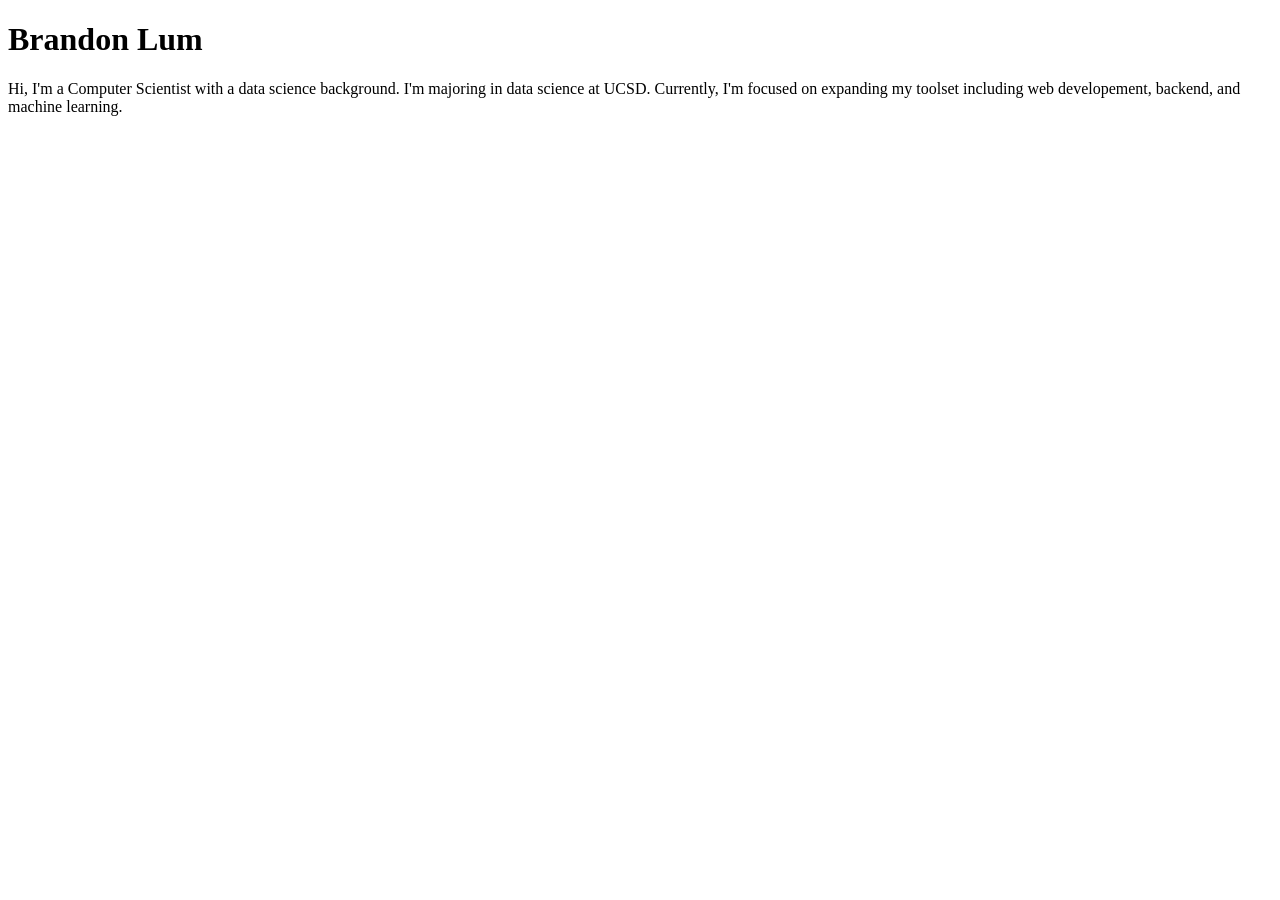
==== index.html @ 597f6a5c "added index.html" ====
<!DOCTYPE html>
<html lang="en">
<head>
   <meta charset="UTF-8">
   <meta name="viewport" content="width=device-width, initial-scale=1.0">
   <title>Brandon_Lum: Personal site and portfolio</title>
</head>
<body>
   <h1>Brandon Lum</h1>

   <p>Hi, I'm a Computer Scientist with a data science background. I'm majoring in data science at UCSD. Currently, I'm focused on expanding my toolset including web developement, backend, and machine learning.</p>
   
</body>
</html>
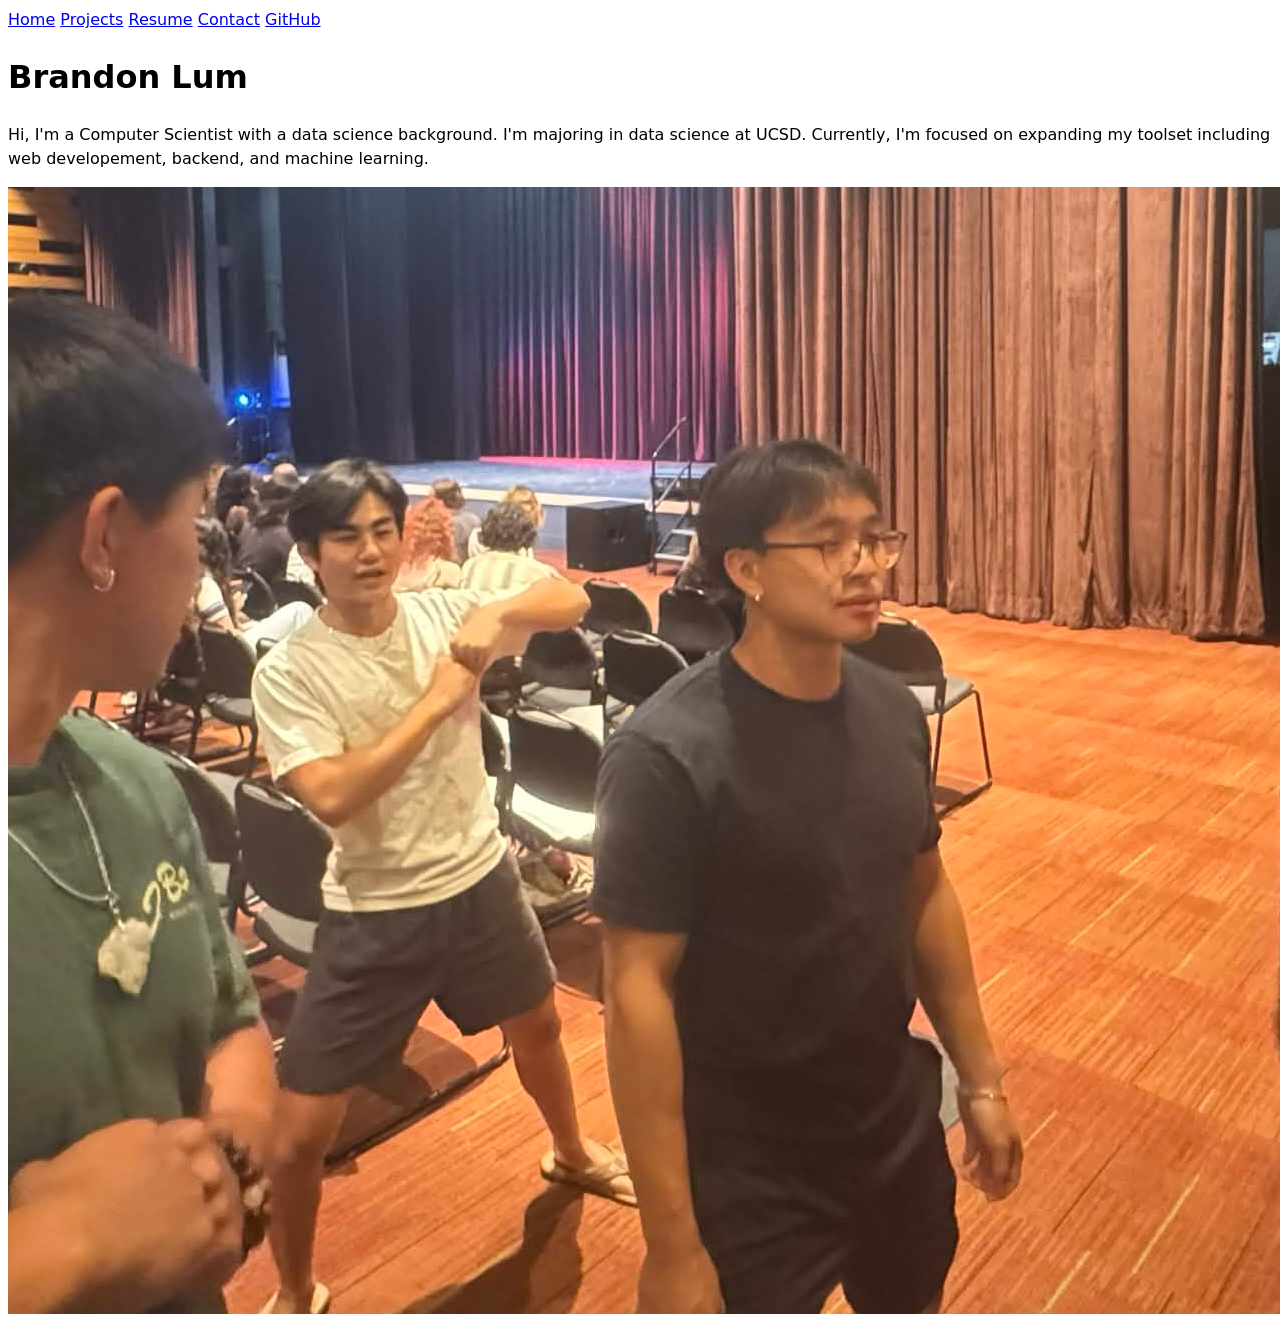
==== commit ff8159e4: "a lot of stuff" ====
--- a/index.html
+++ b/index.html
@@ -4,11 +4,21 @@
    <meta charset="UTF-8">
    <meta name="viewport" content="width=device-width, initial-scale=1.0">
    <title>Brandon_Lum: Personal site and portfolio</title>
+   <link rel="stylesheet" href="style.css">
 </head>
 <body>
+
+   <nav>
+      <a href="/">Home</a>
+      <a href="/projects/">Projects</a>
+      <a href="/resume/">Resume</a>
+      <a href="/contact/">Contact</a>
+      <a href="https://github.com/b-lum" target="_blank">GitHub</a>
+   </nav>
    <h1>Brandon Lum</h1>
 
    <p>Hi, I'm a Computer Scientist with a data science background. I'm majoring in data science at UCSD. Currently, I'm focused on expanding my toolset including web developement, backend, and machine learning.</p>
    
+   <img src="images/me.jpg" alt="Me in a room staring off into the distance">
 </body>
 </html>
--- a/style.css
+++ b/style.css
@@ -0,0 +1,6 @@
+body {
+  /* Set line height to 1.5 times the font size
+	   and use the OS’s UI font as the website font
+	 */
+  font: 100%/1.5 system-ui;
+}
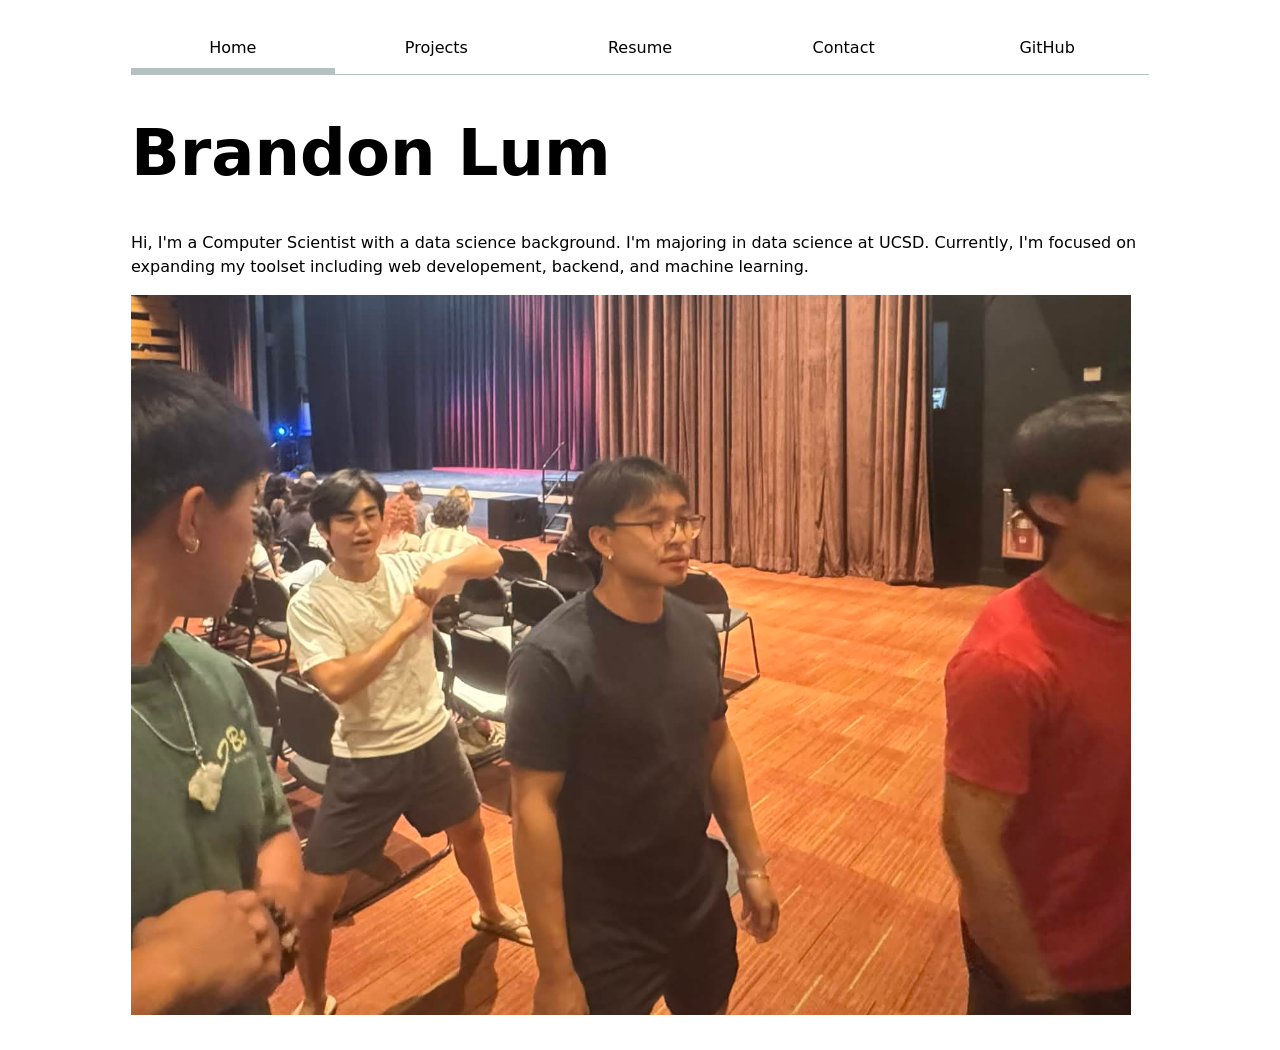
==== commit 5e9704b7: "lab2" ====
--- a/index.html
+++ b/index.html
@@ -9,16 +9,16 @@
 <body>
 
    <nav>
-      <a href="/">Home</a>
-      <a href="/projects/">Projects</a>
-      <a href="/resume/">Resume</a>
-      <a href="/contact/">Contact</a>
+      <a href="./" class="current">Home</a>
+      <a href="./projects/">Projects</a>
+      <a href="./resume/">Resume</a>
+      <a href="./contact/">Contact</a>
       <a href="https://github.com/b-lum" target="_blank">GitHub</a>
    </nav>
    <h1>Brandon Lum</h1>
 
    <p>Hi, I'm a Computer Scientist with a data science background. I'm majoring in data science at UCSD. Currently, I'm focused on expanding my toolset including web developement, backend, and machine learning.</p>
    
-   <img src="images/me.jpg" alt="Me in a room staring off into the distance">
+   <img src="images/me.jpg" alt="Me in a room staring off into the distance" style="width: 1000px; height: auto;">
 </body>
 </html>
--- a/style.css
+++ b/style.css
@@ -1,6 +1,135 @@
+:root {
+  --color-accent: oklch(65% 0.15 250);
+}
+
 body {
-  /* Set line height to 1.5 times the font size
-	   and use the OS’s UI font as the website font
-	 */
   font: 100%/1.5 system-ui;
+  max-width: 100ch;
+  margin-inline: auto;
+  padding: 20px;
+  accent-color: var(--color-accent)
+}
+
+nav {
+  display: flex;
+  margin-bottom: 20px;
+  border-bottom-style: solid;
+  border-bottom-width: 1px;
+  border-bottom-color: oklch(80% 3% 200); 
+}
+nav ul,
+nav li {
+  display: contents;
+  margin: 0;
+  padding: 0;
+  list-style: none;
+}
+
+nav a {
+  display: flex;
+  flex: 1;
+  text-decoration: none;
+  color: inherit;
+  justify-content: center;
+  transition: border-color 0.2s ease; /* thought this would be cool */
+  padding: 0.5em;
+
+}
+
+nav a.current {
+  border-bottom: 0.4em solid oklch(80% 3% 200);
+}
+
+nav a:hover {
+  border-bottom: 0.4em solid var(--color-accent);
+  background-color: oklch(from var(--color-accent) 95% 5% h);
+}
+/*
+input {
+  font: inherit;
+  display: block;
+  margin-block: 1rem;
+  width: 100%;
+  box-sizing: border-box;
+}
+
+textarea {
+  font: inherit;
+  display: block;
+  margin-block: 1rem;
+  width: 100%;
+  box-sizing: border-box;
+
+}
+
+button {
+  font: inherit;
+  display: block;
+  margin-block: 1rem;
+  width: 100%;
+  box-sizing: border-box;
+}
+*/
+
+form {
+  display: grid;
+  grid-template-columns: auto 1fr;
+  gap: 1em;
+}
+
+label {
+  display: grid;
+  grid-template-columns: subgrid;
+  grid-column: 1 / -1;
+
+}
+
+.projects {
+  display: grid;
+  grid-template-columns: repeat(auto-fill, minmax(15em, 1fr));
+  gap: 1em;
+
+}
+
+article {
+  grid-template-rows: subgrid;
+  grid-row: span 3;
+}
+
+h1 {
+  font-size: 4em;
+}
+
+h2 {
+  margin: 0;
+}
+
+h1, h2, h3, h4, h5, h6 {
+  line-height: 1.1;
+  text-wrap: balance;
+}
+
+.resume {
+  max-width: 100ch;
+  margin-inline: auto;
+  padding: 0 2rem;
+}
+
+.resume h1 {
+  font-size: 2.5rem;
+  margin-bottom: 0.5rem;
+}
+
+.resume h2 {
+  font-size: 1.75rem;
+  margin-top: 2rem;
+  margin-bottom: 1rem;
+  border-bottom: 2px solid oklch(80% 3% 200);
+  padding-bottom: 0.25rem;
+}
+
+.resume h3 {
+  font-size: 1.15rem; 
+  margin-top: 1rem;
+  margin-bottom: 0.25rem;
 }
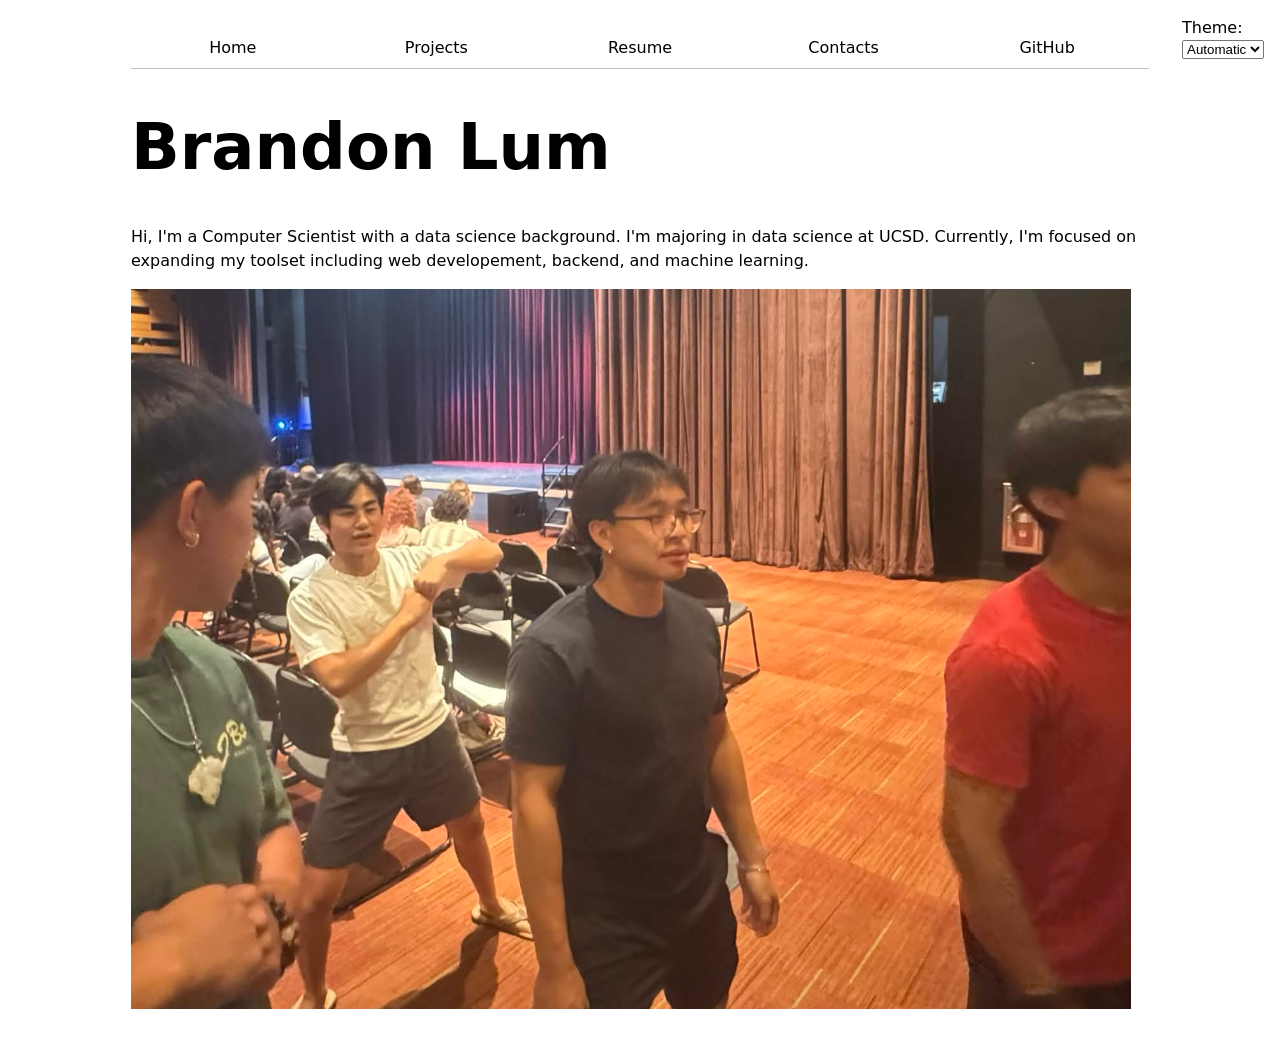
==== commit 290c568e: "lab3 submission" ====
--- a/index.html
+++ b/index.html
@@ -5,16 +5,18 @@
    <meta name="viewport" content="width=device-width, initial-scale=1.0">
    <title>Brandon_Lum: Personal site and portfolio</title>
    <link rel="stylesheet" href="style.css">
+   <script type="module" src="global.js"></script>
 </head>
 <body>
-
+   <!--
    <nav>
-      <a href="./" class="current">Home</a>
+      <a href="./">Home</a>
       <a href="./projects/">Projects</a>
       <a href="./resume/">Resume</a>
       <a href="./contact/">Contact</a>
       <a href="https://github.com/b-lum" target="_blank">GitHub</a>
    </nav>
+   -->
    <h1>Brandon Lum</h1>
 
    <p>Hi, I'm a Computer Scientist with a data science background. I'm majoring in data science at UCSD. Currently, I'm focused on expanding my toolset including web developement, backend, and machine learning.</p>
--- a/style.css
+++ b/style.css
@@ -1,5 +1,15 @@
 :root {
-  --color-accent: oklch(65% 0.15 250);
+  --color-accent: rgb(58, 147, 230);
+  color-scheme: light dark;
+}
+
+.color-scheme {
+  position: absolute;
+  right: 1rem;
+  top: 1rem;
+  font-size: 80%;
+  font: inherit;
+
 }
 
 body {
@@ -11,11 +21,12 @@
 }
 
 nav {
+  --border-color: oklch(50% 10% 200 / 40%);
   display: flex;
   margin-bottom: 20px;
   border-bottom-style: solid;
   border-bottom-width: 1px;
-  border-bottom-color: oklch(80% 3% 200); 
+  border-bottom-color: var(--border-color); 
 }
 nav ul,
 nav li {
@@ -38,11 +49,14 @@
 
 nav a.current {
   border-bottom: 0.4em solid oklch(80% 3% 200);
+
 }
 
 nav a:hover {
   border-bottom: 0.4em solid var(--color-accent);
-  background-color: oklch(from var(--color-accent) 95% 5% h);
+  background-color: color-mix(in oklch, var(--color-accent), canvas 85%);
+  padding: 0.5em;
+
 }
 /*
 input {
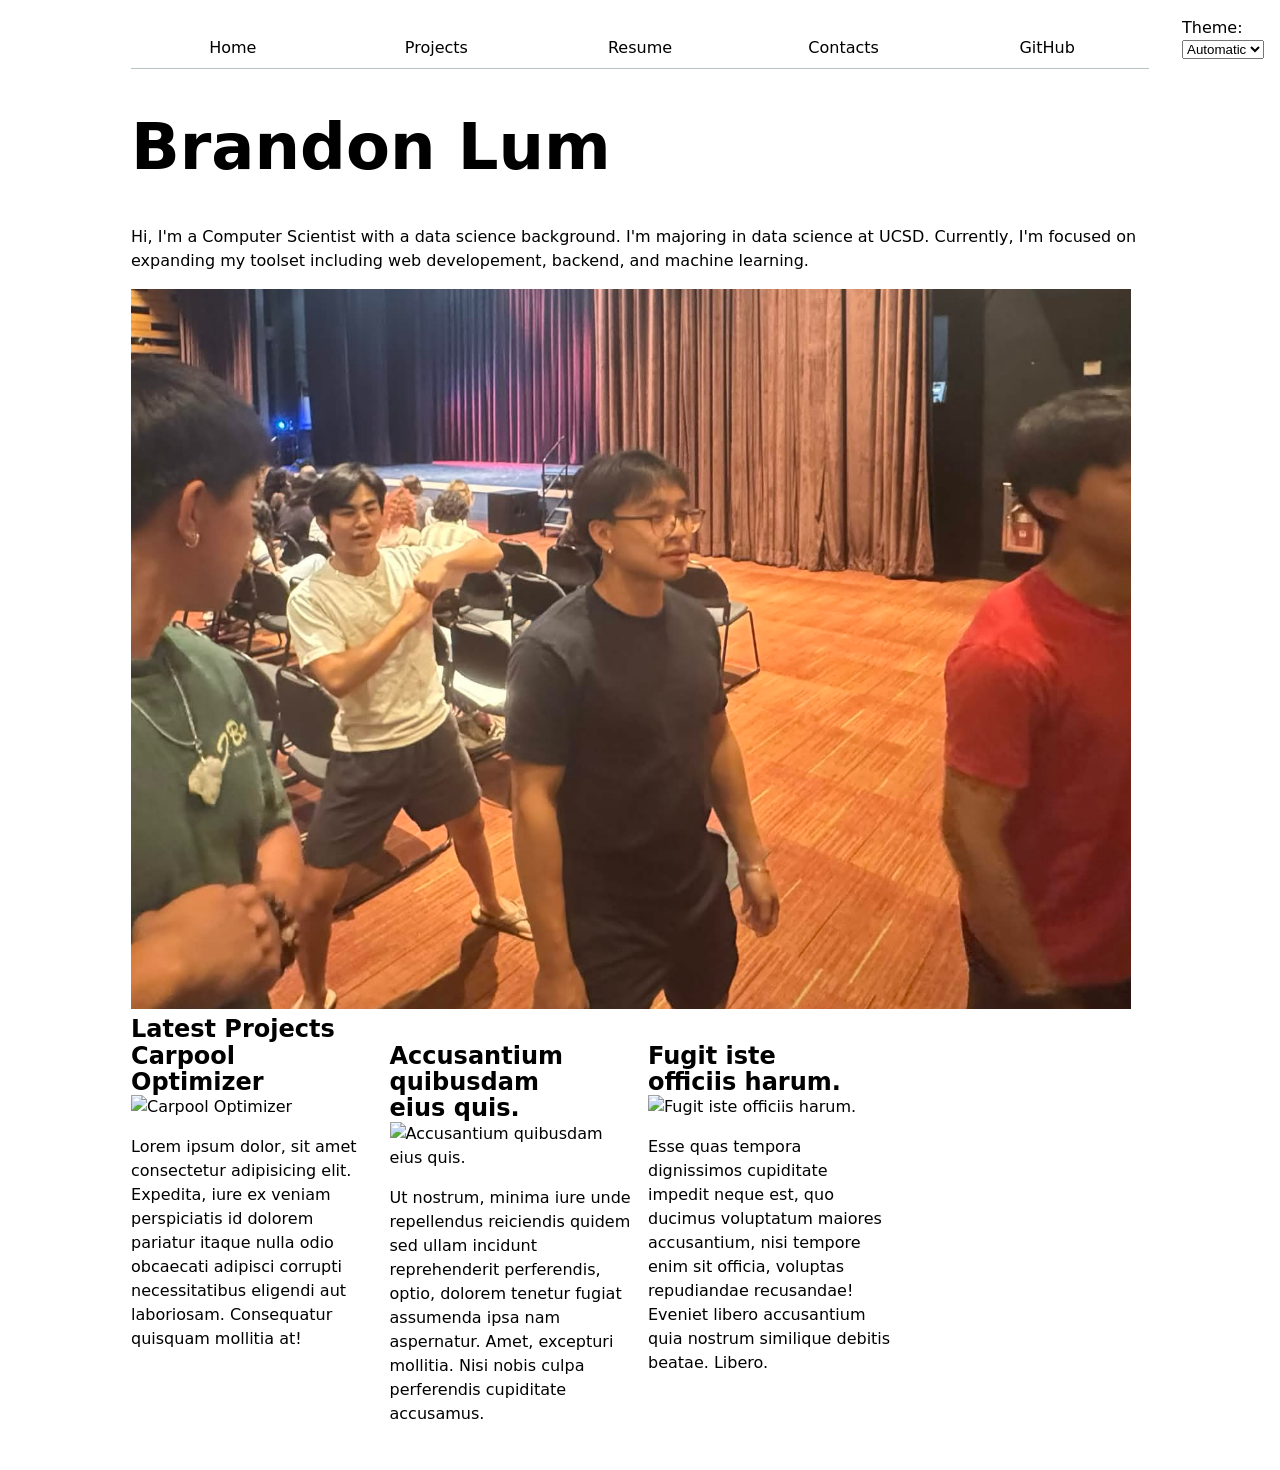
==== commit b85579df: "lab4 submission" ====
--- a/index.html
+++ b/index.html
@@ -6,6 +6,7 @@
    <title>Brandon_Lum: Personal site and portfolio</title>
    <link rel="stylesheet" href="style.css">
    <script type="module" src="global.js"></script>
+   <script src="index.js" type="module" defer></script>
 </head>
 <body>
    <!--
@@ -22,5 +23,12 @@
    <p>Hi, I'm a Computer Scientist with a data science background. I'm majoring in data science at UCSD. Currently, I'm focused on expanding my toolset including web developement, backend, and machine learning.</p>
    
    <img src="images/me.jpg" alt="Me in a room staring off into the distance" style="width: 1000px; height: auto;">
+
+   <h2>Latest Projects</h2>
+   <div class="projects">
+   </div>
+
+   <div id="profile-stats"></div>
+</div>   
 </body>
 </html>
--- a/style.css
+++ b/style.css
@@ -146,4 +146,18 @@
   font-size: 1.15rem; 
   margin-top: 1rem;
   margin-bottom: 0.25rem;
+}
+
+#profile-stats dl{
+  display: grid;
+  grid-template-columns: repeat(4, 1fr);
+}
+
+#profile-stats dt {
+  grid-row: 1;
+  font-weight: bold;
+}
+
+#profile-stats dd {
+  grid-row: 2;
 }
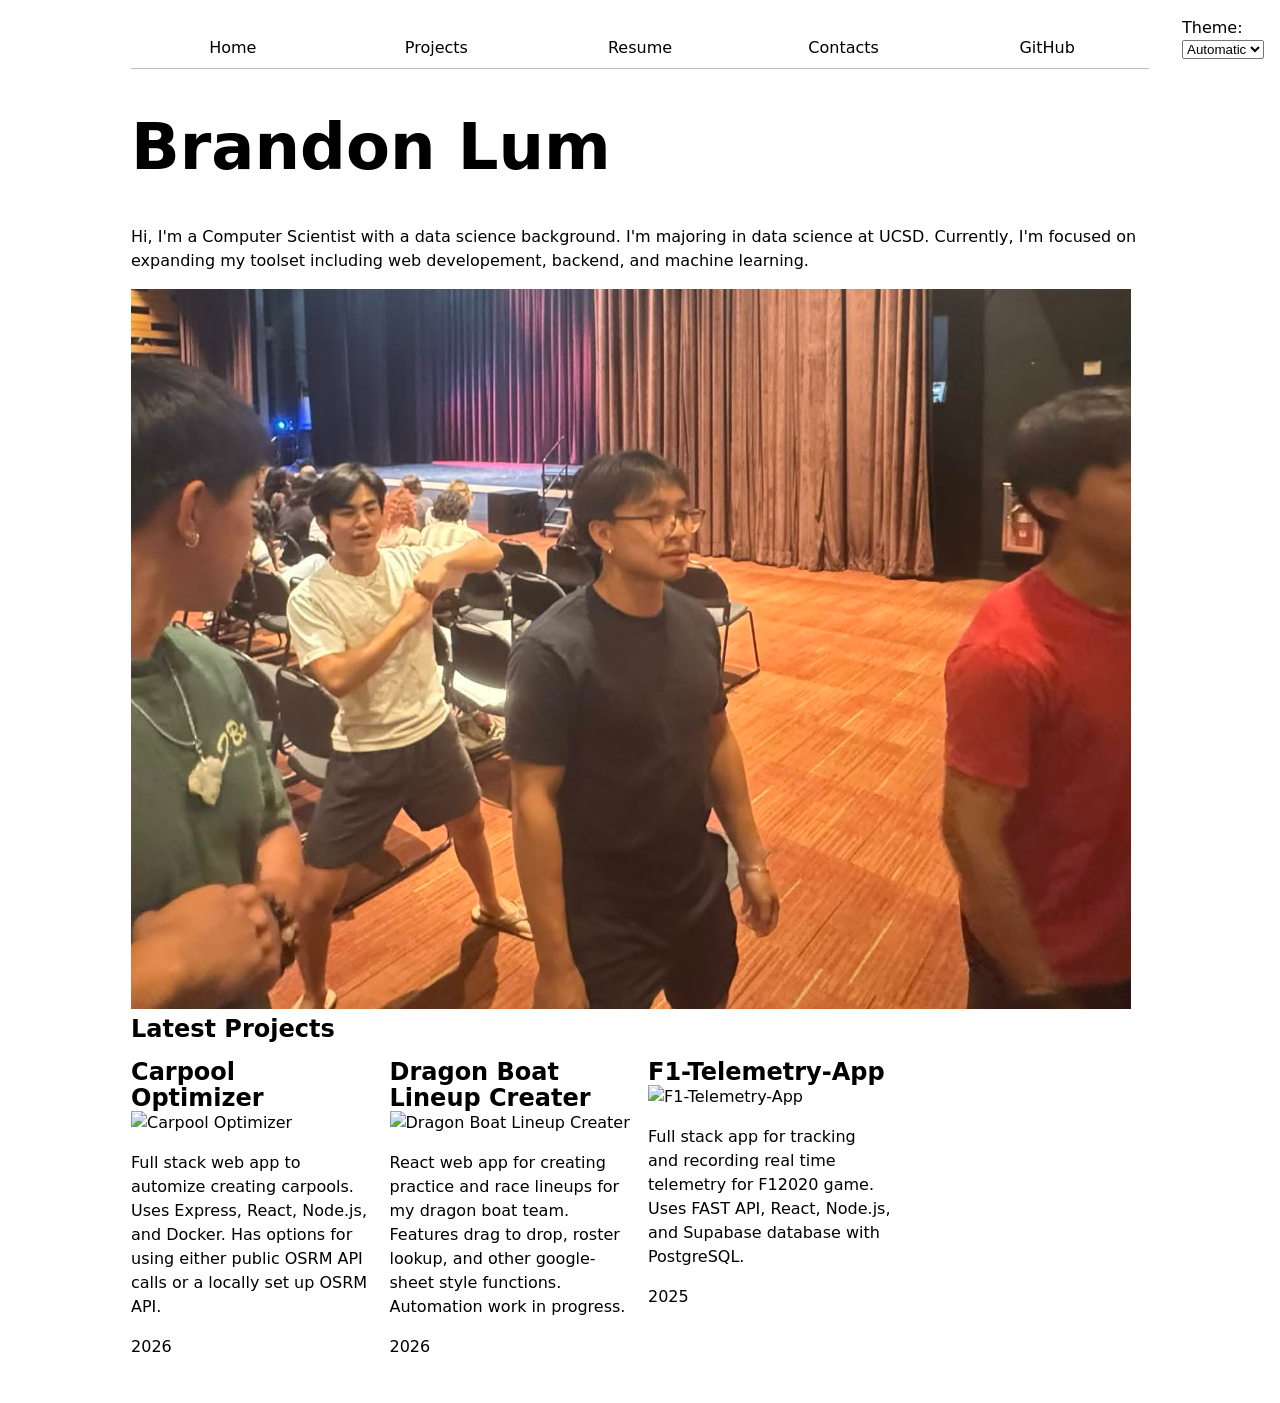
==== commit fb86fc43: "lab5 submission" ====
--- a/index.html
+++ b/index.html
@@ -7,6 +7,7 @@
    <link rel="stylesheet" href="style.css">
    <script type="module" src="global.js"></script>
    <script src="index.js" type="module" defer></script>
+   <script src="https://d3js.org/d3.v7.min.js"></script>
 </head>
 <body>
    <!--
--- a/style.css
+++ b/style.css
@@ -102,6 +102,7 @@
   display: grid;
   grid-template-columns: repeat(auto-fill, minmax(15em, 1fr));
   gap: 1em;
+  padding-top: 1em;
 
 }
 
@@ -160,4 +161,57 @@
 
 #profile-stats dd {
   grid-row: 2;
-}+}
+
+#projects-pie-plot {
+  max-width: 20em;
+  margin-block: 2em;
+
+  overflow: visible;
+}
+
+.swatch {
+  display: inline-block;
+  width: 12px;
+  height: 12px;
+  aspect-ratio: 1 / 1;
+  background: var(--color);
+  border-radius: 3px; /* or 50% for circle */
+  margin-right: 6px;
+}
+
+.legend {
+  display: grid;
+  flex: 1;
+  grid-template-columns: repeat(auto-fill, minmax(9em, 1fr));
+  gap: 1rem;
+  padding: 1em;
+  list-style: none;
+  margin: 1px;
+  border: 1px solid var(--color-accent);
+}
+
+.container {
+  display: flex;
+  gap: 2rem;
+  align-items: center;
+}
+
+path {
+  fill: var(--color);
+  transition: 300ms;
+  cursor: pointer;
+}
+
+svg:has(path:hover) path:not(:hover) {
+  opacity: 0.5;
+}
+
+.selected {
+  --color: oklch(60% 45% 0) !important;
+}
+
+.selected:is(path) {
+  fill: var(--color);
+}
+
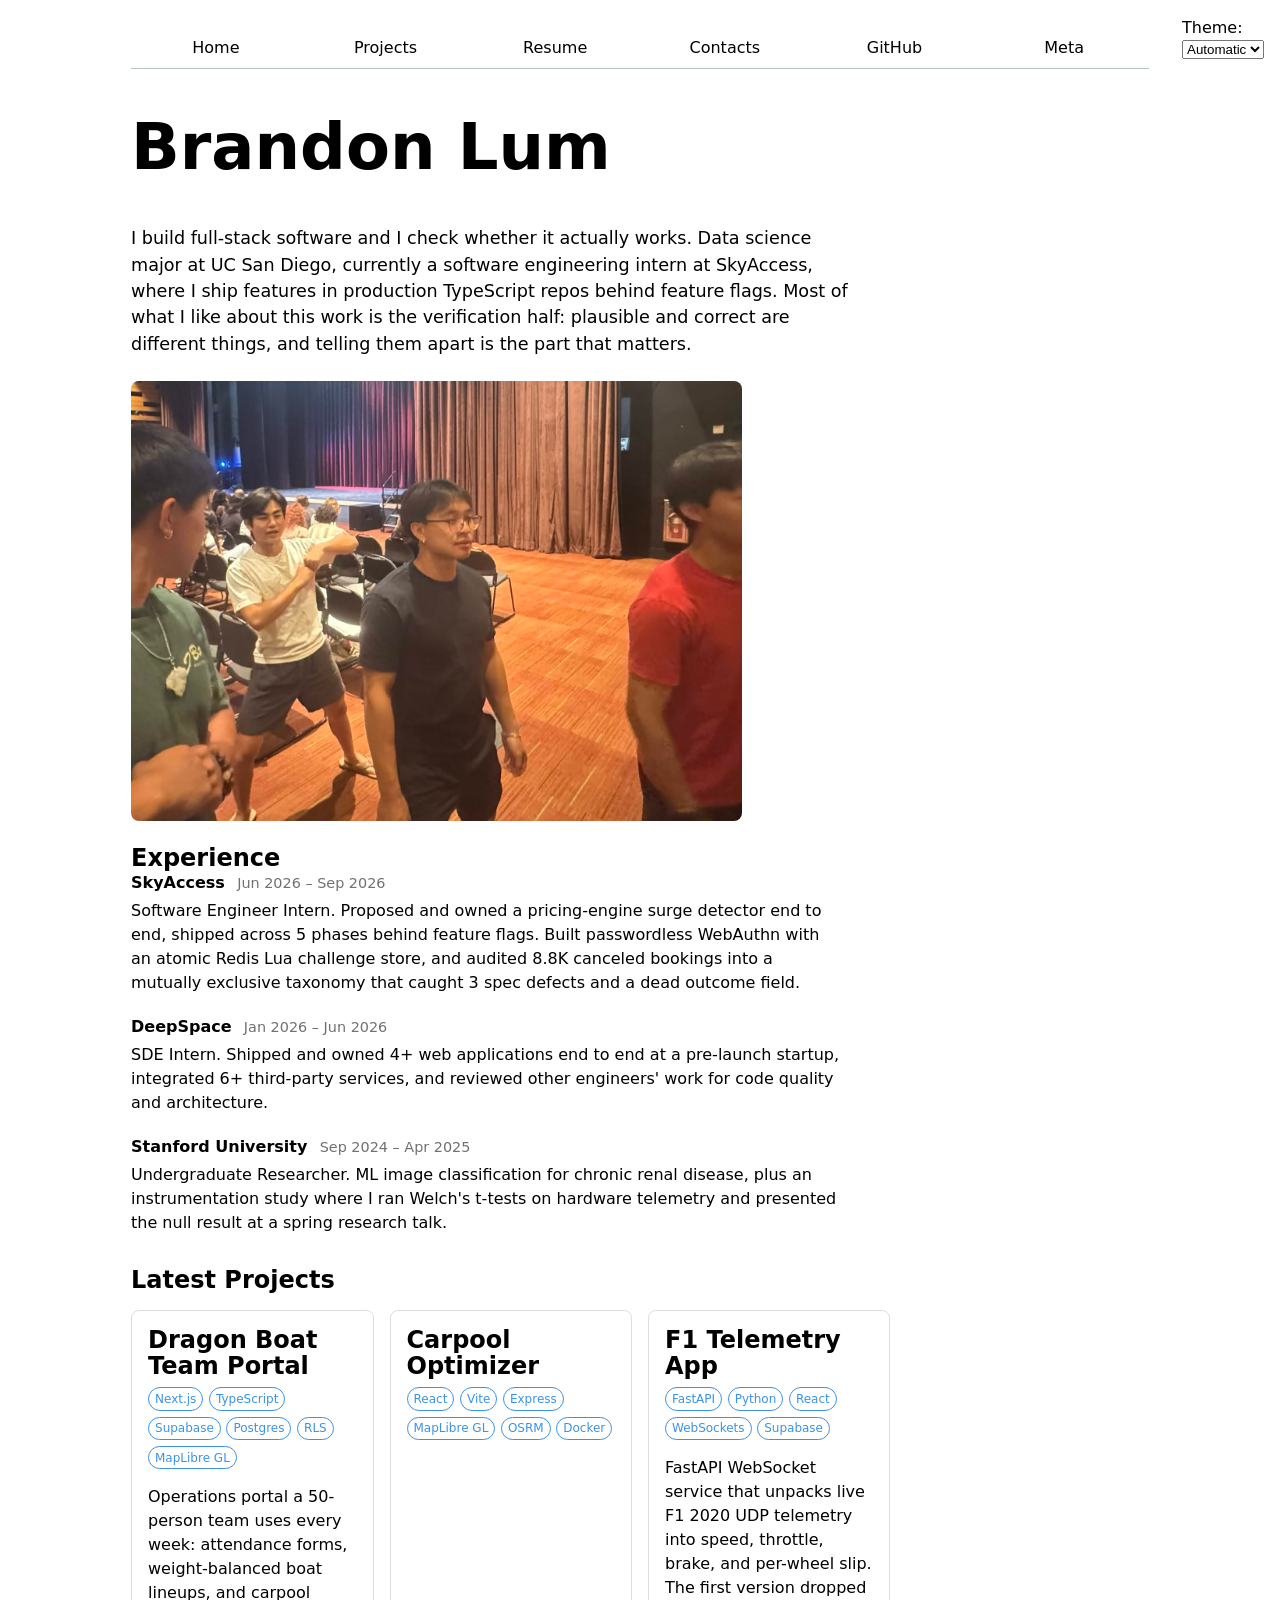
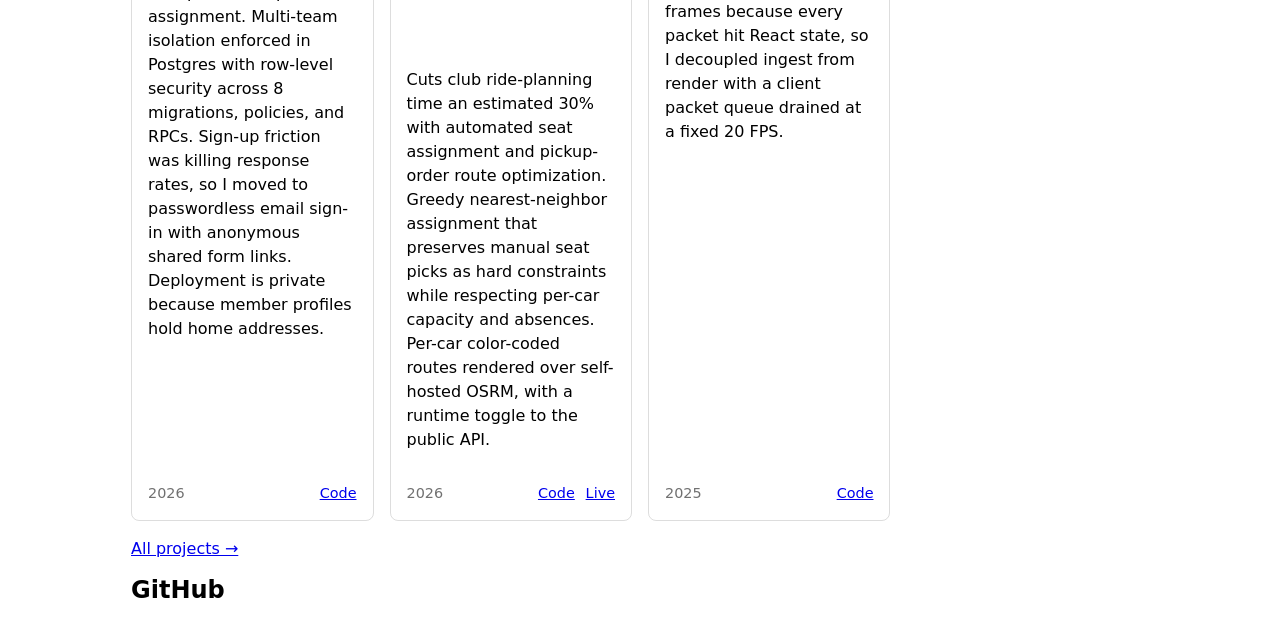
==== commit bcfba0bd: "Update portfolio: new resume, real project data, experience section - Replace resume PDF; fix stale " ====
--- a/index.html
+++ b/index.html
@@ -3,33 +3,54 @@
 <head>
    <meta charset="UTF-8">
    <meta name="viewport" content="width=device-width, initial-scale=1.0">
-   <title>Brandon_Lum: Personal site and portfolio</title>
+   <title>Brandon Lum: Personal site and portfolio</title>
    <link rel="stylesheet" href="style.css">
    <script type="module" src="global.js"></script>
    <script src="index.js" type="module" defer></script>
-   <script src="https://d3js.org/d3.v7.min.js"></script>
 </head>
 <body>
-   <!--
-   <nav>
-      <a href="./">Home</a>
-      <a href="./projects/">Projects</a>
-      <a href="./resume/">Resume</a>
-      <a href="./contact/">Contact</a>
-      <a href="https://github.com/b-lum" target="_blank">GitHub</a>
-   </nav>
-   -->
    <h1>Brandon Lum</h1>
 
-   <p>Hi, I'm a Computer Scientist with a data science background. I'm majoring in data science at UCSD. Currently, I'm focused on expanding my toolset including web developement, backend, and machine learning.</p>
-   
-   <img src="images/me.jpg" alt="Me in a room staring off into the distance" style="width: 1000px; height: auto;">
+   <p class="lede">
+      I build full-stack software and I check whether it actually works. Data science
+      major at UC San Diego, currently a software engineering intern at SkyAccess,
+      where I ship features in production TypeScript repos behind feature flags.
+      Most of what I like about this work is the verification half: plausible and
+      correct are different things, and telling them apart is the part that matters.
+   </p>
+
+   <img class="portrait" src="images/me.jpg" alt="Brandon Lum">
+
+   <h2>Experience</h2>
+   <ul class="experience">
+      <li>
+         <strong>SkyAccess</strong> <span class="when">Jun 2026 &ndash; Sep 2026</span>
+         <p>Software Engineer Intern. Proposed and owned a pricing-engine surge detector
+            end to end, shipped across 5 phases behind feature flags. Built passwordless
+            WebAuthn with an atomic Redis Lua challenge store, and audited 8.8K canceled
+            bookings into a mutually exclusive taxonomy that caught 3 spec defects and a
+            dead outcome field.</p>
+      </li>
+      <li>
+         <strong>DeepSpace</strong> <span class="when">Jan 2026 &ndash; Jun 2026</span>
+         <p>SDE Intern. Shipped and owned 4+ web applications end to end at a pre-launch
+            startup, integrated 6+ third-party services, and reviewed other engineers' work
+            for code quality and architecture.</p>
+      </li>
+      <li>
+         <strong>Stanford University</strong> <span class="when">Sep 2024 &ndash; Apr 2025</span>
+         <p>Undergraduate Researcher. ML image classification for chronic renal disease, plus
+            an instrumentation study where I ran Welch's t-tests on hardware telemetry and
+            presented the null result at a spring research talk.</p>
+      </li>
+   </ul>
 
    <h2>Latest Projects</h2>
    <div class="projects">
    </div>
+   <p><a href="./projects/">All projects &rarr;</a></p>
 
+   <h2>GitHub</h2>
    <div id="profile-stats"></div>
-</div>   
 </body>
-</html>+</html>
--- a/style.css
+++ b/style.css
@@ -104,11 +104,6 @@
   gap: 1em;
   padding-top: 1em;
 
-}
-
-article {
-  grid-template-rows: subgrid;
-  grid-row: span 3;
 }
 
 h1 {
@@ -215,3 +210,307 @@
   fill: var(--color);
 }
 
+.gridlines {
+  opacity: 0.2;
+}
+
+dl.info {
+  display: grid;
+  grid-template-columns: auto 1fr;
+  gap: 0.25em 1em;
+  margin: 0;
+  transition-duration: 500ms;
+  transition-property: opacity, visibility;
+}
+
+dl.info[hidden]:not(:hover, :focus-within) {
+  opacity: 0;
+  visibility: hidden;
+}
+
+dl.info dt {
+  color: oklch(50% 0 0);
+  font-size: 0.85em;
+  text-transform: uppercase;
+  letter-spacing: 0.05em;
+}
+
+dl.info dd {
+  margin: 0;
+  font-weight: 600;
+}
+
+.tooltip {
+  position: fixed;
+  top: 1em;
+  left: 1em;
+  background: oklch(98% 0 0 / 90%);
+  backdrop-filter: blur(4px);
+  border: 1px solid oklch(80% 0 0);
+  border-radius: 0.5em;
+  padding: 0.75em 1em;
+  box-shadow: 0 4px 12px oklch(0% 0 0 / 15%);
+}
+
+circle {
+  transition: 200ms;
+  transform-origin: center;
+  transform-box: fill-box;
+}
+
+circle:hover {
+  transform: scale(1.5);
+}
+
+
+.tooltip {
+  position: fixed;
+  top: 1em;
+  left: 1em;
+  padding: 0.75em 1em;
+  background: rgba(255, 255, 255, 0.85);
+  backdrop-filter: blur(8px);
+  -webkit-backdrop-filter: blur(8px);
+  border-radius: 0.75em;
+  box-shadow: 0 4px 20px rgba(0, 0, 0, 0.12), 0 1px 4px rgba(0, 0, 0, 0.08);
+  border: 1px solid rgba(255, 255, 255, 0.6);
+  transition: opacity 0.15s ease;
+}
+
+@keyframes marching-ants {
+  to {
+    stroke-dashoffset: -8; /* 5 + 3 */
+  }
+}
+
+.selection {
+  fill-opacity: 0.1;
+  stroke: black;
+  stroke-opacity: 0.7;
+  stroke-dasharray: 5 3;
+  animation: marching-ants 2s linear infinite;
+}
+
+circle.selected {
+  fill: #ff6b6b;
+}
+
+#stats dl, #language-breakdown {
+  display: flex;
+  flex-wrap: nowrap;
+  gap: 1em 2em;
+}
+
+#stats dl dt, #language-breakdown dt {
+  font-size: 0.8em;
+  color: oklch(50% 0 0);
+  text-transform: uppercase;
+}
+
+#stats dl dd, #language-breakdown dd {
+  margin: 0;
+  font-weight: 600;
+  font-size: 1.2em;
+}
+
+@starting-style {
+  circle {
+    r: 0;
+    transition: all 200ms, r calc(var(--r) * 100ms);
+  }
+}
+
+#files {
+  display: grid;
+  grid-template-columns: 1fr 4fr;
+
+  > div {
+    grid-column: 1 / -1;
+    display: grid;
+    grid-template-columns: subgrid;
+  }
+
+  dt {
+    grid-column: 1;
+  }
+
+  dd {
+    grid-column: 2;
+  }
+}
+
+.loc {
+  display: flex;
+  width: 0.5em;
+  aspect-ratio: 1;
+  background-color: var(--color);
+  border-radius: 50%;
+}
+
+
+dd {
+  grid-column: 2;
+  display: flex;
+  flex-wrap: wrap;
+  align-items: start;
+  align-content: start;
+  gap: 0.15em;
+  padding-top: 0.6em;
+  margin-left: 0;
+}
+
+#scrolly-1 {
+  position: relative;
+  display: flex;
+  gap: 1rem;
+
+  > * {
+    flex: 1;
+  }
+}
+
+#scatter-story {
+  position: relative;
+}
+
+#scatter-plot {
+  position: sticky;
+  top: 0;
+  left: 0;
+  bottom: auto;
+  height: 50vh;
+} 
+/* --- home page --- */
+
+.lede {
+  font-size: 1.1em;
+  max-width: 65ch;
+  text-wrap: pretty;
+}
+
+.portrait {
+  width: 100%;
+  max-width: 60ch;
+  height: auto;
+  border-radius: 8px;
+  display: block;
+  margin-block: 1.5em;
+}
+
+.experience {
+  list-style: none;
+  padding: 0;
+  margin: 0 0 2em 0;
+  max-width: 70ch;
+}
+
+.experience li {
+  margin-bottom: 1.25em;
+}
+
+.experience p {
+  margin: 0.25em 0 0 0;
+}
+
+.when {
+  color: oklch(55% 0 0);
+  font-size: 0.9em;
+  margin-left: 0.5em;
+}
+
+/* --- project cards --- */
+
+.projects article {
+  display: flex;
+  flex-direction: column;
+  border: 1px solid oklch(70% 0 0 / 35%);
+  border-radius: 8px;
+  padding: 1em;
+}
+
+.projects article > div:first-child {
+  flex: 1;
+}
+
+.projects article .meta-row {
+  margin-top: 1em;
+}
+
+.preview {
+  width: 100%;
+  height: 200px;
+  overflow: hidden;
+  border-radius: 6px;
+  position: relative;
+  margin-block: 0.75em;
+}
+
+ul.tech {
+  display: flex;
+  flex-wrap: wrap;
+  gap: 0.35em;
+  list-style: none;
+  padding: 0;
+  margin: 0.5em 0;
+}
+
+ul.tech li {
+  font-size: 0.75em;
+  padding: 0.15em 0.5em;
+  border-radius: 999px;
+  border: 1px solid var(--color-accent);
+  color: var(--color-accent);
+  white-space: nowrap;
+}
+
+.meta-row {
+  display: flex;
+  justify-content: space-between;
+  align-items: end;
+  gap: 1em;
+  font-size: 0.9em;
+}
+
+.year {
+  color: oklch(55% 0 0);
+}
+
+.links a {
+  margin-left: 0.75em;
+}
+
+/* --- resume page --- */
+
+.resume-pdf {
+  width: 100%;
+  height: 80vh;
+  border: 1px solid oklch(70% 0 0 / 35%);
+  border-radius: 6px;
+}
+
+/* --- narrow screens --- */
+
+@media (max-width: 640px) {
+  h1 {
+    font-size: 2.5em;
+  }
+
+  body {
+    padding: 12px;
+  }
+
+  nav {
+    flex-wrap: wrap;
+  }
+
+  nav a {
+    flex: 0 1 auto;
+    padding: 0.5em 0.6em;
+  }
+
+  .color-scheme {
+    position: static;
+    display: block;
+    margin-bottom: 0.5em;
+  }
+}
